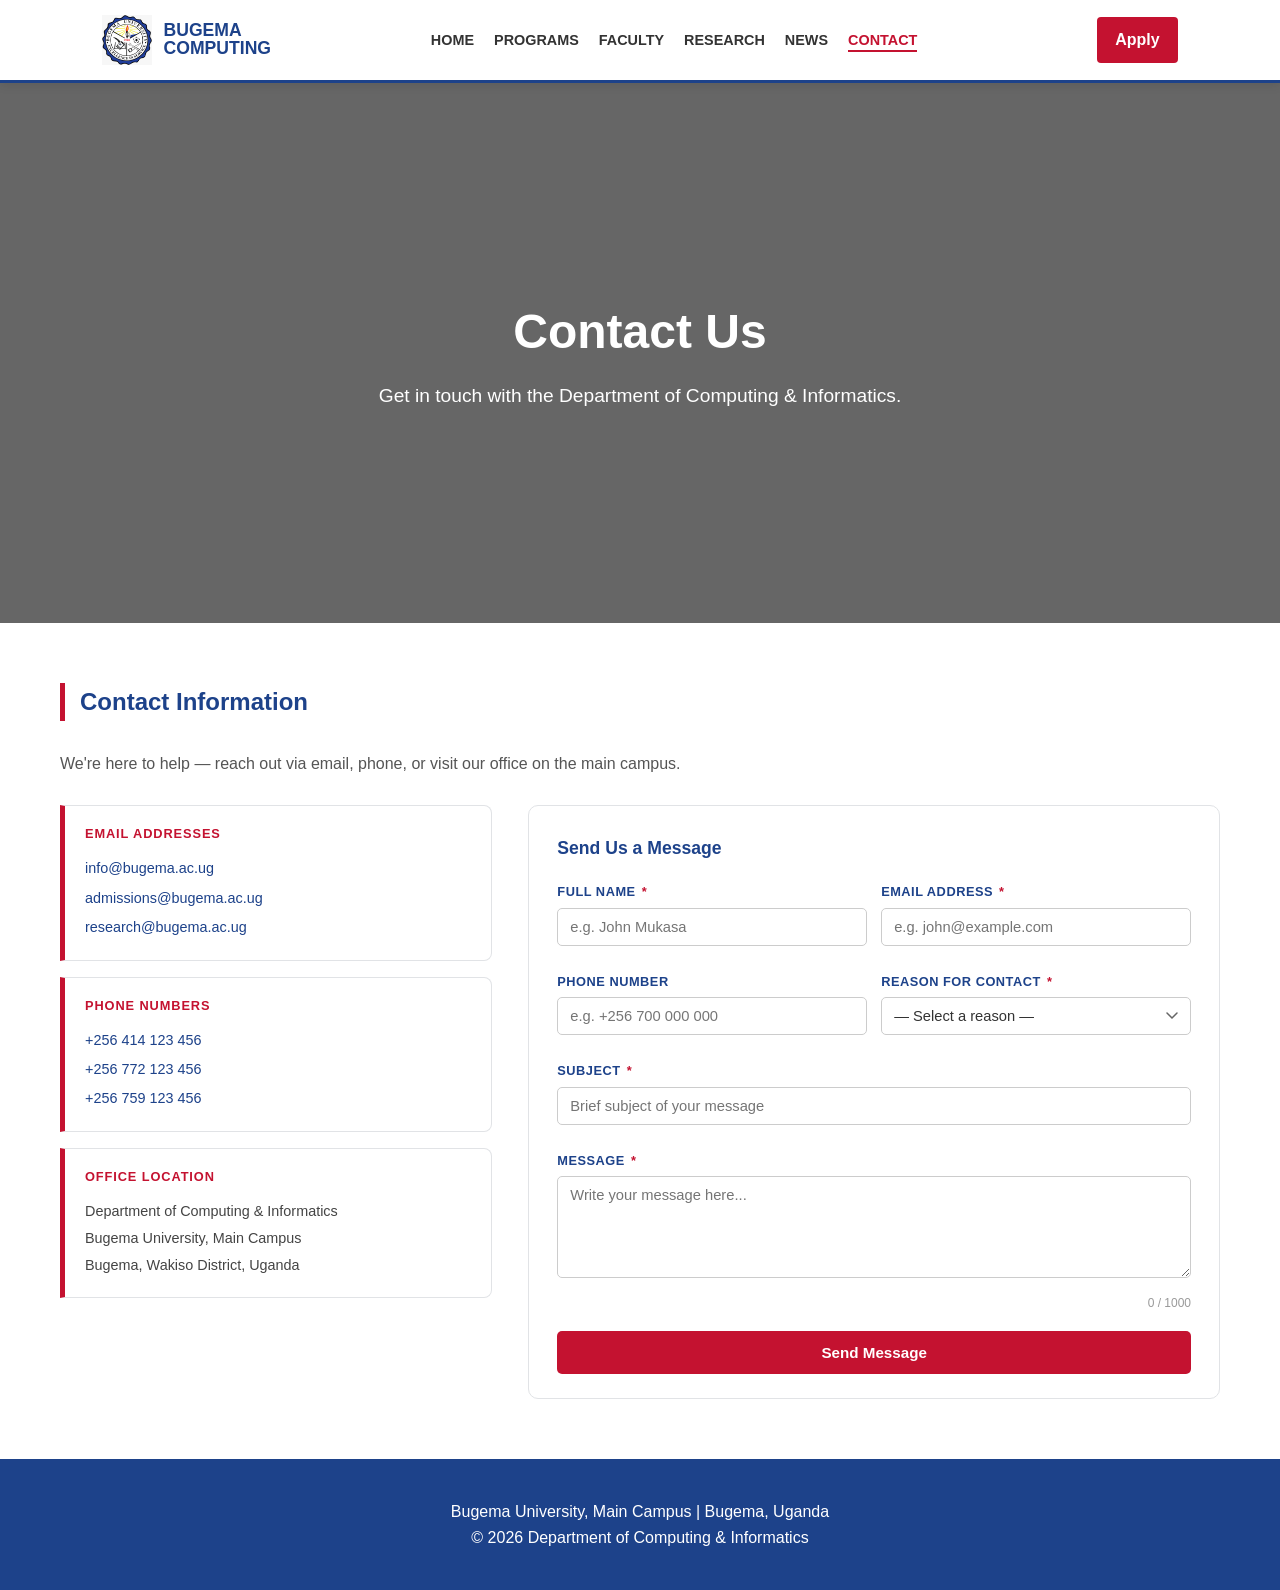
==== contact.html @ 1fe4461c "Initial commit - department website" ====
<!DOCTYPE html>
<html lang="en">
<head>
    <meta charset="UTF-8">
    <meta name="viewport" content="width=device-width, initial-scale=1.0">
    <title>Bugema Computing | Contact</title>
    <meta name="description" content="Get in touch with the Department of Computing & Informatics at Bugema University.">
    <link rel="stylesheet" href="style.css">
    <style>
        /* ── Contact page styles ── */

        .contact-layout {
            display: grid;
            grid-template-columns: 1fr 1.6fr;
            gap: 36px;
            align-items: start;
        }

        /* Info cards */
        .contact-info { display: flex; flex-direction: column; gap: 16px; }

        .contact-card {
            background: white;
            border: 1px solid #e1e3e6;
            border-left: 5px solid var(--bugema-red);
            padding: 18px 20px;
            border-radius: 0 8px 8px 0;
        }
        .contact-card h3 {
            font-size: 0.8rem;
            font-weight: 700;
            text-transform: uppercase;
            letter-spacing: 0.07em;
            color: var(--bugema-red);
            margin-bottom: 10px;
        }
        .contact-card a {
            display: block;
            font-size: 0.9rem;
            color: var(--bugema-blue);
            text-decoration: none;
            padding: 3px 0;
            transition: color 0.2s;
        }
        .contact-card a:hover { color: var(--bugema-red); }
        .contact-card p {
            font-size: 0.9rem;
            color: #444;
            padding: 2px 0;
            line-height: 1.6;
        }

        /* Form card */
        .contact-form {
            background: white;
            border: 1px solid #e1e3e6;
            border-radius: 10px;
            padding: 28px 28px 24px;
        }
        .contact-form h3 {
            font-size: 1.1rem;
            color: var(--bugema-blue);
            margin-bottom: 20px;
        }

        /* Field groups */
        .form-row {
            display: grid;
            grid-template-columns: 1fr 1fr;
            gap: 14px;
        }
        .field {
            display: flex;
            flex-direction: column;
            margin-bottom: 14px;
        }
        .field label {
            font-size: 0.8rem;
            font-weight: 700;
            color: var(--bugema-blue);
            margin-bottom: 5px;
            text-transform: uppercase;
            letter-spacing: 0.04em;
        }
        .field label .required {
            color: var(--bugema-red);
            margin-left: 2px;
        }

        /* Inputs */
        .field input,
        .field select,
        .field textarea {
            width: 100%;
            padding: 10px 12px;
            border: 1.5px solid #ccc;
            border-radius: 5px;
            font-size: 0.92rem;
            font-family: inherit;
            color: #333;
            background: white;
            transition: border-color 0.2s, box-shadow 0.2s;
            appearance: none;
            -webkit-appearance: none;
        }
        .field input:focus,
        .field select:focus,
        .field textarea:focus {
            outline: none;
            border-color: var(--bugema-blue);
            box-shadow: 0 0 0 3px rgba(29,66,138,0.1);
        }

        /* Validation states */
        .field input.invalid,
        .field select.invalid,
        .field textarea.invalid {
            border-color: var(--bugema-red);
            box-shadow: 0 0 0 3px rgba(196,18,48,0.08);
        }
        .field input.valid,
        .field select.valid,
        .field textarea.valid {
            border-color: #1e7e34;
            box-shadow: 0 0 0 3px rgba(30,126,52,0.08);
        }

        .field-error {
            font-size: 0.78rem;
            color: var(--bugema-red);
            margin-top: 4px;
            display: none;
        }
        .field-error.visible { display: block; }

        /* Select arrow */
        .field select {
            background-image: url("data:image/svg+xml,%3Csvg xmlns='http://www.w3.org/2000/svg' width='12' height='8' viewBox='0 0 12 8'%3E%3Cpath d='M1 1l5 5 5-5' stroke='%23666' stroke-width='1.5' fill='none' stroke-linecap='round'/%3E%3C/svg%3E");
            background-repeat: no-repeat;
            background-position: right 12px center;
            padding-right: 34px;
            cursor: pointer;
        }

        /* Char counter */
        .char-counter {
            font-size: 0.75rem;
            color: #999;
            text-align: right;
            margin-top: 4px;
        }
        .char-counter.warn { color: var(--bugema-red); }

        /* Submit button */
        .submit-btn {
            width: 100%;
            background: var(--bugema-red);
            color: white;
            border: none;
            padding: 13px 20px;
            font-size: 0.95rem;
            font-weight: 700;
            border-radius: 5px;
            cursor: pointer;
            transition: background 0.2s, transform 0.1s;
            margin-top: 6px;
            font-family: inherit;
        }
        .submit-btn:hover  { background: #a20d26; }
        .submit-btn:active { transform: scale(0.99); }
        .submit-btn:disabled { background: #aaa; cursor: not-allowed; }

        /* Success banner */
        .success-banner {
            display: none;
            background: #e6f4ea;
            border: 1px solid #a8d5b0;
            border-left: 5px solid #1e7e34;
            border-radius: 0 8px 8px 0;
            padding: 16px 20px;
            margin-top: 16px;
            font-size: 0.92rem;
            color: #1e4d28;
        }
        .success-banner.visible { display: block; }
        .success-banner strong { display: block; margin-bottom: 4px; font-size: 1rem; }

        @media (max-width: 800px) {
            .contact-layout { grid-template-columns: 1fr; }
            .form-row       { grid-template-columns: 1fr; }
        }
    </style>
</head>
<body>
    <nav>
        <div class="logo-container">
            <img src="logo.jpeg" alt="Bugema Logo">
            <div class="logo-text">BUGEMA<br>COMPUTING</div>
        </div>
        <ul>
            <li><a href="index.html">Home</a></li>
            <li><a href="programs.html">Programs</a></li>
            <li><a href="faculty.html">Faculty</a></li>
            <li><a href="research.html">Research</a></li>
            <li><a href="news.html">News</a></li>
            <li><a class="active" href="contact.html">Contact</a></li>
        </ul>
        <a class="apply-btn" href="https://erms.bugemauniv.ac.ug/application/" target="_blank" rel="noopener">Apply</a>
        <button class="nav-toggle" id="navToggle" aria-label="Toggle navigation">
            <span></span><span></span><span></span>
        </button>
    </nav>

    <header class="hero">
        <h1>Contact Us</h1>
        <p>Get in touch with the Department of Computing &amp; Informatics.</p>
    </header>

    <section class="container">
        <h2 class="section-heading">Contact Information</h2>
        <p style="color:#555; margin-bottom:28px;">We're here to help — reach out via email, phone, or visit our office on the main campus.</p>

        <div class="contact-layout">

            <!-- Left: info cards -->
            <div class="contact-info">
                <div class="contact-card">
                    <h3>Email Addresses</h3>
                    <a href="mailto:info@bugema.ac.ug">info@bugema.ac.ug</a>
                    <a href="mailto:admissions@bugema.ac.ug">admissions@bugema.ac.ug</a>
                    <a href="mailto:research@bugema.ac.ug">research@bugema.ac.ug</a>
                </div>
                <div class="contact-card">
                    <h3>Phone Numbers</h3>
                    <a href="tel:+256414123456">+256 414 123 456</a>
                    <a href="tel:+256772123456">+256 772 123 456</a>
                    <a href="tel:+256759123456">+256 759 123 456</a>
                </div>
                <div class="contact-card">
                    <h3>Office Location</h3>
                    <p>Department of Computing &amp; Informatics</p>
                    <p>Bugema University, Main Campus</p>
                    <p>Bugema, Wakiso District, Uganda</p>
                </div>
            </div>

            <!-- Right: contact form -->
            <div class="contact-form">
                <h3>Send Us a Message</h3>

                <form id="contactForm" novalidate>

                    <div class="form-row">
                        <div class="field">
                            <label for="name">Full Name <span class="required">*</span></label>
                            <input type="text" id="name" name="name" placeholder="e.g. John Mukasa" autocomplete="name">
                            <span class="field-error" id="name-error">Please enter your full name.</span>
                        </div>
                        <div class="field">
                            <label for="email">Email Address <span class="required">*</span></label>
                            <input type="email" id="email" name="email" placeholder="e.g. john@example.com" autocomplete="email">
                            <span class="field-error" id="email-error">Please enter a valid email address.</span>
                        </div>
                    </div>

                    <div class="form-row">
                        <div class="field">
                            <label for="phone">Phone Number</label>
                            <input type="tel" id="phone" name="phone" placeholder="e.g. +256 700 000 000" autocomplete="tel">
                            <span class="field-error" id="phone-error">Please enter a valid phone number.</span>
                        </div>
                        <div class="field">
                            <label for="reason">Reason for Contact <span class="required">*</span></label>
                            <select id="reason" name="reason">
                                <option value="">— Select a reason —</option>
                                <option value="admissions">Admissions Enquiry</option>
                                <option value="programs">Programs &amp; Courses</option>
                                <option value="research">Research Collaboration</option>
                                <option value="internship">Internship / Industry Partnership</option>
                                <option value="scholarships">Scholarships &amp; Funding</option>
                                <option value="alumni">Alumni Relations</option>
                                <option value="other">Other</option>
                            </select>
                            <span class="field-error" id="reason-error">Please select a reason for contact.</span>
                        </div>
                    </div>

                    <div class="field">
                        <label for="subject">Subject <span class="required">*</span></label>
                        <input type="text" id="subject" name="subject" placeholder="Brief subject of your message">
                        <span class="field-error" id="subject-error">Please enter a subject (at least 5 characters).</span>
                    </div>

                    <div class="field">
                        <label for="message">Message <span class="required">*</span></label>
                        <textarea id="message" name="message" rows="5" placeholder="Write your message here..." maxlength="1000"></textarea>
                        <div class="char-counter" id="char-count">0 / 1000</div>
                        <span class="field-error" id="message-error">Please enter a message (at least 20 characters).</span>
                    </div>

                    <button type="submit" class="submit-btn" id="submitBtn">Send Message</button>

                </form>

                <div class="success-banner" id="successBanner">
                    <strong>Message sent successfully!</strong>
                    Thank you for reaching out. A member of our team will get back to you within 2 working days.
                </div>
            </div>

        </div>
    </section>

    <footer>
        <p>Bugema University, Main Campus | Bugema, Uganda<br>&copy; 2026 Department of Computing &amp; Informatics</p>
    </footer>

    <script>
        // Hamburger
        var toggle = document.getElementById('navToggle');
        var menu   = document.querySelector('nav ul');
        toggle.addEventListener('click', function() {
            toggle.classList.toggle('open');
            menu.classList.toggle('open');
        });

        // ── Form validation ──
        var form       = document.getElementById('contactForm');
        var submitBtn  = document.getElementById('submitBtn');
        var banner     = document.getElementById('successBanner');
        var msgField   = document.getElementById('message');
        var charCount  = document.getElementById('char-count');

        // Live character counter
        msgField.addEventListener('input', function() {
            var len = msgField.value.length;
            charCount.textContent = len + ' / 1000';
            charCount.classList.toggle('warn', len > 900);
        });

        // Validators
        function isEmpty(val) { return val.trim() === ''; }
        function isValidEmail(val) { return /^[^\s@]+@[^\s@]+\.[^\s@]+$/.test(val.trim()); }
        function isValidPhone(val) { return val.trim() === '' || /^[\d\s\+\-\(\)]{7,20}$/.test(val.trim()); }

        function setValid(id) {
            var el = document.getElementById(id);
            el.classList.remove('invalid');
            el.classList.add('valid');
            document.getElementById(id + '-error').classList.remove('visible');
        }
        function setInvalid(id) {
            var el = document.getElementById(id);
            el.classList.add('invalid');
            el.classList.remove('valid');
            document.getElementById(id + '-error').classList.add('visible');
        }
        function clearState(id) {
            var el = document.getElementById(id);
            el.classList.remove('invalid', 'valid');
            document.getElementById(id + '-error').classList.remove('visible');
        }

        // Validate single field, return true if valid
        function validateField(id) {
            var el  = document.getElementById(id);
            var val = el.value;

            if (id === 'name') {
                if (isEmpty(val) || val.trim().split(' ').length < 1 || val.trim().length < 2) {
                    setInvalid('name'); return false;
                }
            }
            if (id === 'email') {
                if (!isValidEmail(val)) { setInvalid('email'); return false; }
            }
            if (id === 'phone') {
                if (!isValidPhone(val)) { setInvalid('phone'); return false; }
            }
            if (id === 'reason') {
                if (isEmpty(val)) { setInvalid('reason'); return false; }
            }
            if (id === 'subject') {
                if (val.trim().length < 5) { setInvalid('subject'); return false; }
            }
            if (id === 'message') {
                if (val.trim().length < 20) { setInvalid('message'); return false; }
            }
            setValid(id);
            return true;
        }

        // Blur validation (validate on leave)
        ['name','email','phone','reason','subject','message'].forEach(function(id) {
            var el = document.getElementById(id);
            el.addEventListener('blur', function() {
                // Only validate phone if user typed something
                if (id === 'phone' && el.value.trim() === '') { clearState('phone'); return; }
                validateField(id);
            });
            el.addEventListener('input', function() {
                // Clear error state while typing after an invalid attempt
                if (el.classList.contains('invalid')) validateField(id);
            });
        });

        // Submit
        form.addEventListener('submit', function(e) {
            e.preventDefault();

            var valid = true;
            ['name','email','reason','subject','message'].forEach(function(id) {
                if (!validateField(id)) valid = false;
            });
            // Phone optional — only validate if filled
            if (document.getElementById('phone').value.trim() !== '') {
                if (!validateField('phone')) valid = false;
            }

            if (!valid) return;

            // Success state
            submitBtn.disabled = true;
            submitBtn.textContent = 'Sending…';
            setTimeout(function() {
                form.style.display = 'none';
                banner.classList.add('visible');
            }, 800);
        });
    </script>
</body>
</html>
---- style.css ----
:root {
    --bugema-blue: #1D428A;
    --bugema-red: #C41230;
    --white: #ffffff;
    --light-bg: #f8f9fa;
    --text-main: #333;
    --transition: 0.3s ease;
}

html { scroll-behavior: smooth; }

* { margin: 0; padding: 0; box-sizing: border-box; font-family: 'Segoe UI', Roboto, Helvetica, Arial, sans-serif; }

body { line-height: 1.6; color: var(--text-main); }

/* Reusable section heading — replaces inline styles across pages */
.section-heading {
    border-left: 5px solid var(--bugema-red);
    padding-left: 15px;
    margin-bottom: 30px;
    color: var(--bugema-blue);
}

/* Sticky Navbar */
nav {
    display: flex;
    justify-content: space-between;
    align-items: center;
    padding: 15px 8%;
    background: var(--white);
    border-bottom: 3px solid var(--bugema-blue);
    position: sticky;
    top: 0;
    z-index: 1000;
    box-shadow: 0 2px 10px rgba(0,0,0,0.1);
}

.logo-container { display: flex; align-items: center; gap: 12px; }
.logo-container img { height: 50px; }
.logo-text { font-weight: 800; color: var(--bugema-blue); font-size: 1.1rem; line-height: 1; }

nav ul { display: flex; list-style: none; gap: 20px; }
nav ul li a { text-decoration: none; color: var(--text-main); font-weight: 600; font-size: 0.9rem; text-transform: uppercase; transition: var(--transition); }
nav ul li a:hover, nav ul li a.active { color: var(--bugema-red); border-bottom: 2px solid var(--bugema-red); padding-bottom: 2px; }
.apply-btn { display: inline-block; background: var(--bugema-red); color: white; padding: 10px 18px; border-radius: 4px; font-weight: 700; text-decoration: none; transition: var(--transition); margin-left: 20px; }
.apply-btn:hover { background: #a20d26; }

/* Hamburger button — hidden on desktop */
.nav-toggle {
    display: none;
    flex-direction: column;
    justify-content: center;
    gap: 5px;
    background: none;
    border: none;
    cursor: pointer;
    padding: 4px;
    margin-left: auto;
}
.nav-toggle span {
    display: block;
    width: 24px;
    height: 2px;
    background: var(--bugema-blue);
    border-radius: 2px;
    transition: var(--transition);
}
/* Animate hamburger → X when open */
.nav-toggle.open span:nth-child(1) { transform: translateY(7px) rotate(45deg); }
.nav-toggle.open span:nth-child(2) { opacity: 0; }
.nav-toggle.open span:nth-child(3) { transform: translateY(-7px) rotate(-45deg); }

@media (max-width: 900px) {
    nav { flex-wrap: wrap; padding: 14px 5%; }
    .nav-toggle { display: flex; }
    nav ul {
        display: none;
        flex-direction: column;
        width: 100%;
        gap: 0;
        border-top: 1px solid #eee;
        margin-top: 8px;
        padding-top: 8px;
    }
    nav ul.open { display: flex; }
    nav ul li a {
        display: block;
        padding: 10px 4px;
        border-bottom: 1px solid #f0f0f0;
        font-size: 0.95rem;
    }
    nav ul li a:hover, nav ul li a.active {
        border-bottom: 1px solid #f0f0f0;
        color: var(--bugema-red);
        padding-bottom: 10px;
    }
    .apply-btn { margin-left: 0; width: 100%; text-align: center; margin-top: 10px; }
}

/* Hero Section */
.hero {
    height: 60vh;
    background: linear-gradient(rgba(0,0,0,0.6), rgba(0,0,0,0.6)), url('https://images.unsplash.com/photo-1517245386807-bb43f82c33c4?auto=format&fit=crop&w=1200&q=80');
    background-size: cover;
    background-position: center;
    display: flex;
    flex-direction: column;
    justify-content: center;
    align-items: center;
    color: white;
    text-align: center;
    padding: 0 20px;
}

.hero h1 { font-size: clamp(1.8rem, 5vw, 3rem); margin-bottom: 10px; }
.hero p  { font-size: clamp(0.95rem, 2.5vw, 1.2rem); max-width: 600px; }

/* Grid Layouts */
.container { max-width: 1200px; margin: 60px auto; padding: 0 20px; }
.grid { display: grid; grid-template-columns: repeat(auto-fit, minmax(300px, 1fr)); gap: 30px; }

/* Cards */
.card {
    background: white;
    padding: 30px;
    border: 1px solid #eee;
    border-top: 5px solid var(--bugema-blue);
    transition: transform 0.25s ease, box-shadow 0.25s ease;
}
.card:hover { transform: translateY(-5px); box-shadow: 0 8px 24px rgba(0,0,0,0.1); }

/* Buttons */
.btn {
    background: var(--bugema-red);
    color: white;
    padding: 12px 25px;
    text-decoration: none;
    font-weight: bold;
    display: inline-block;
    border-radius: 4px;
    margin-top: 15px;
}

footer { background: var(--bugema-blue); color: white; padding: 40px 8%; text-align: center; }

.contact-section { background: var(--light-bg); padding: 40px 8%; border-top: 1px solid #ddd; }
.contact-section h2 { color: var(--bugema-blue); margin-bottom: 15px; }
.contact-section p { color: #444; margin-bottom: 25px; }
.contact-grid { display: grid; grid-template-columns: repeat(auto-fit, minmax(220px, 1fr)); gap: 20px; margin-bottom: 25px; }
.contact-card { background: white; border: 1px solid #e1e3e6; border-left: 5px solid var(--bugema-red); padding: 18px; border-radius: 8px; }
.contact-card h3 { margin-bottom: 8px; color: var(--bugema-red); }
.contact-form { background: white; border: 1px solid #e1e3e6; padding: 20px; border-radius: 8px; }
.contact-form h3 { margin-bottom: 12px; color: var(--bugema-blue); }
.contact-form input, .contact-form textarea { width: 100%; padding: 10px 12px; margin-bottom: 12px; border: 1px solid #ccc; border-radius: 4px; }
.contact-form button { display: inline-block; margin-top: 4px; }

.faculty-grid {
    display: grid;
    grid-template-columns: repeat(auto-fit, minmax(250px, 1fr));
    gap: 30px;
    margin-top: 20px;
}

.faculty-card {
    background: white;
    border: 1px solid #eee;
    border-top: 5px solid var(--bugema-red);
    padding: 25px;
    text-align: center;
}

.faculty-photo {
    width: 120px;
    height: 120px;
    margin: 0 auto 16px;
    border-radius: 50%;
    object-fit: cover;
    border: 2px solid var(--bugema-blue);
}

.faculty-card h3 {
    color: var(--bugema-red);
    margin-bottom: 8px;
    font-size: 1.3rem;
}

.faculty-card p {
    color: #444;
    margin-bottom: 8px;
    line-height: 1.5;
    font-size: 0.97rem;
}

.faculty-card p strong {
    color: var(--bugema-blue);
}

.research-grid {
    display: grid;
    grid-template-columns: repeat(auto-fit, minmax(300px, 1fr));
    gap: 25px;
    margin-top: 20px;
}

.research-card {
    background: white;
    border: 1px solid #eee;
    border-left: 5px solid var(--bugema-red);
    border-radius: 8px;
    padding: 24px;
    box-shadow: 0 6px 18px rgba(0,0,0,0.05);
}

.research-card h2 {
    color: var(--bugema-blue);
    margin-bottom: 12px;
}

.research-card p,
.research-card ul {
    color: #444;
    line-height: 1.6;
    margin-bottom: 12px;
}

.news-nav, .research-nav {
    display: flex;
    flex-wrap: wrap;
    gap: 14px;
    margin-bottom: 25px;
    align-items: center;
}

.news-nav a, .research-nav a {
    display: inline-flex;
    align-items: center;
    justify-content: center;
    padding: 10px 16px;
    background: var(--bugema-blue);
    color: white;
    border-radius: 4px;
    text-decoration: none;
    font-weight: 600;
    transition: all var(--transition);
}

.research-nav a:hover {
    background: var(--bugema-red);
}

.research-card ul {
    list-style-type: none;
    padding-left: 0;
}

.research-row {
    display: flex;
    flex-wrap: nowrap;
    gap: 16px;
    margin-top: 14px;
    overflow-x: auto;
    padding-bottom: 6px;
}

.research-row::-webkit-scrollbar {
    height: 8px;
}

.research-row::-webkit-scrollbar-thumb {
    background: #c5c8cc;
    border-radius: 6px;
}

.research-row::-webkit-scrollbar-track {
    background: #f0f2f5;
}

.research-item {
    min-width: 260px;
    flex: 0 0 auto;
    background: #fff;
    border: 1px solid #e5e7ea;
    border-left: 4px solid var(--bugema-red);
    border-radius: 7px;
    padding: 16px;
    box-shadow: 0 4px 10px rgba(0,0,0,0.05);
}

.research-item h3 {
    font-size: 1.1rem;
    color: var(--bugema-blue);
    margin-bottom: 8px;
}

.research-item p {
    color: #444;
    line-height: 1.6;
    margin-bottom: 8px;
}

.research-item .meta {
    font-size: 0.85rem;
    color: #666;
}

.hod-welcome {
    background: var(--light-bg);
    border: 1px solid #e1e3e6;
    border-left: 5px solid var(--bugema-red);
    border-radius: 8px;
    padding: 35px 20px;
    margin: 40px 0;
}

.hod-welcome h2 {
    color: var(--bugema-blue);
    margin-bottom: 15px;
    font-size: 1.7rem;
}

.hod-welcome p {
    color: #444;
    line-height: 1.7;
    margin-bottom: 14px;
}

.hod-welcome p strong { font-weight: 700; }
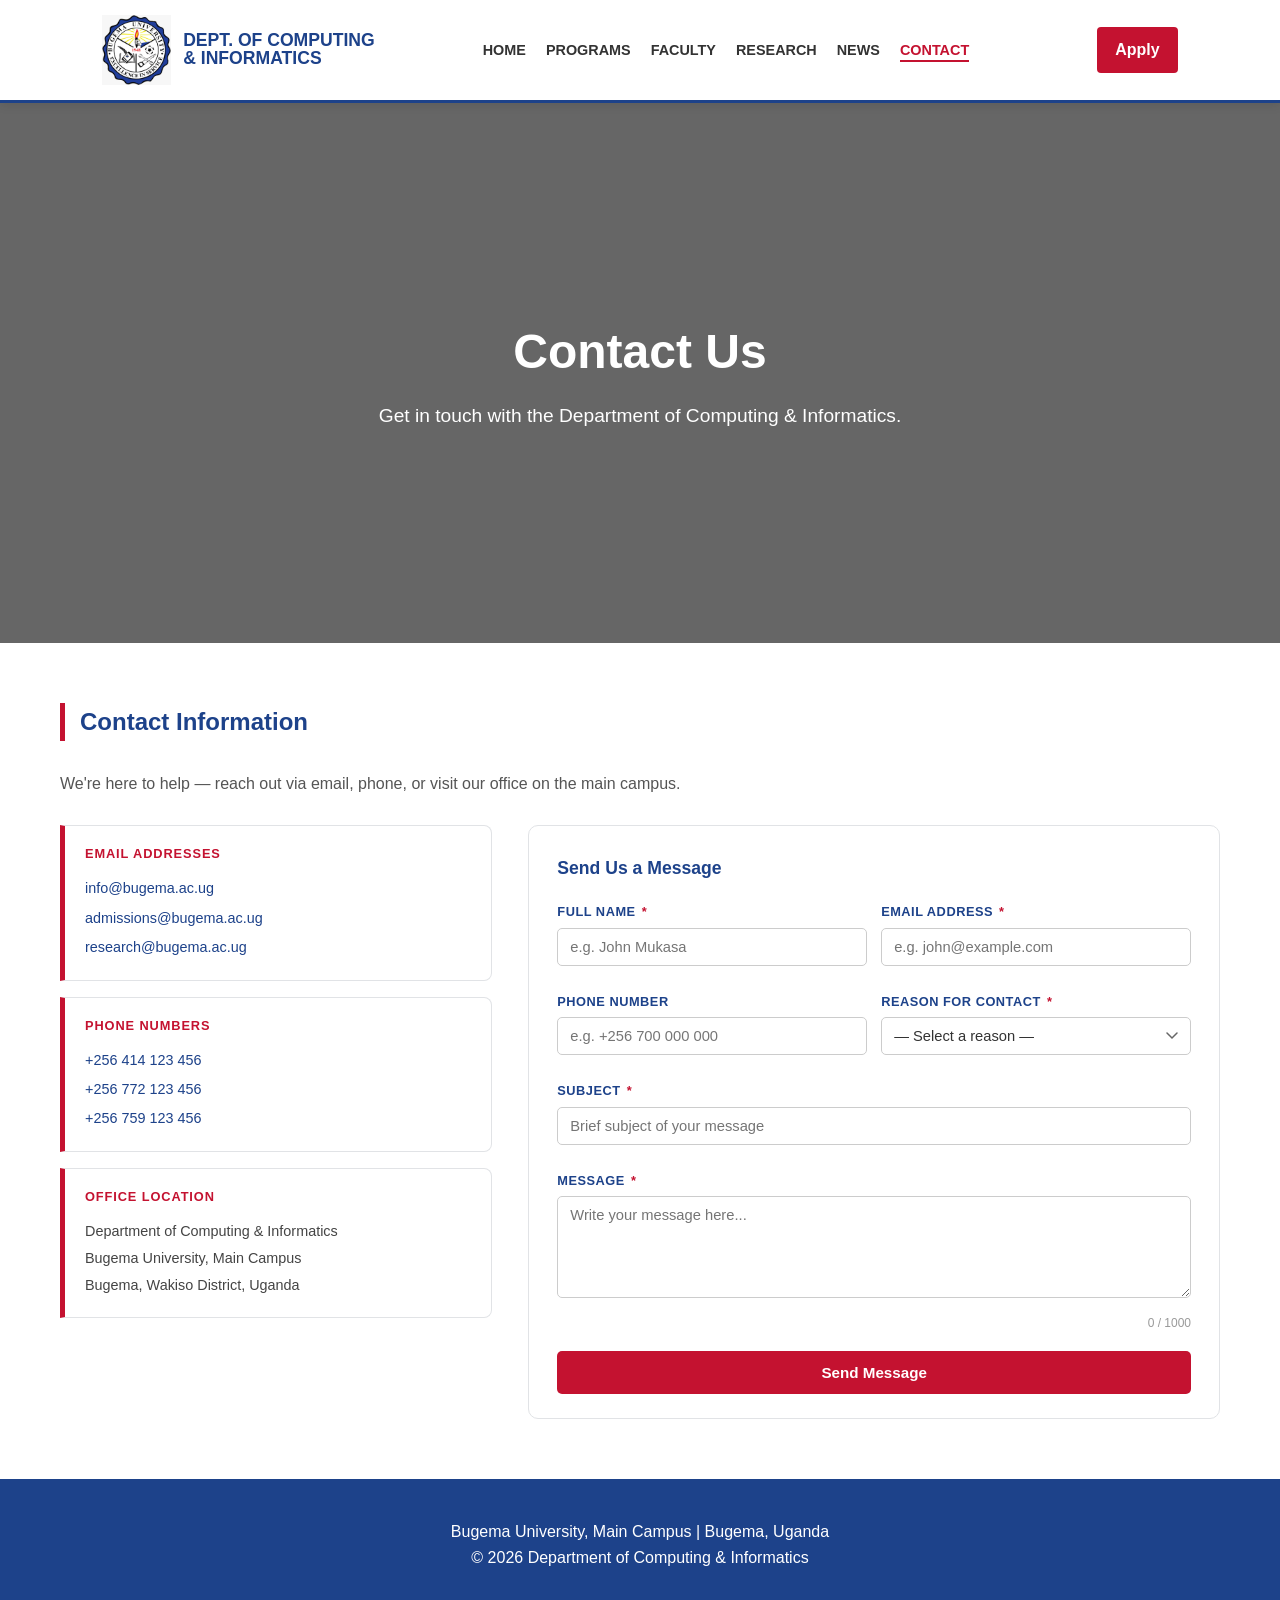
==== commit 9cb6a82e: "latest changes 2" ====
--- a/contact.html
+++ b/contact.html
@@ -195,7 +195,7 @@
     <nav>
         <div class="logo-container">
             <img src="logo.jpeg" alt="Bugema Logo">
-            <div class="logo-text">BUGEMA<br>COMPUTING</div>
+            <div class="logo-text">DEPT. OF COMPUTING<br>& INFORMATICS</div>
         </div>
         <ul>
             <li><a href="index.html">Home</a></li>
--- a/style.css
+++ b/style.css
@@ -36,7 +36,7 @@
 }
 
 .logo-container { display: flex; align-items: center; gap: 12px; }
-.logo-container img { height: 50px; }
+.logo-container img { height: 70px; }
 .logo-text { font-weight: 800; color: var(--bugema-blue); font-size: 1.1rem; line-height: 1; }
 
 nav ul { display: flex; list-style: none; gap: 20px; }
@@ -100,7 +100,7 @@
 /* Hero Section */
 .hero {
     height: 60vh;
-    background: linear-gradient(rgba(0,0,0,0.6), rgba(0,0,0,0.6)), url('https://images.unsplash.com/photo-1517245386807-bb43f82c33c4?auto=format&fit=crop&w=1200&q=80');
+    background: linear-gradient(rgba(0,0,0,0.6), rgba(0,0,0,0.6)), url('https://kampalacampus.bugemauniv.ac.ug/wp-content/uploads/2024/10/Bugema-University-Cyber-Stars-Competition-2022-at-UCC-Uganda6.jpeg');
     background-size: cover;
     background-position: center;
     display: flex;
@@ -205,10 +205,10 @@
 .research-card {
     background: white;
     border: 1px solid #eee;
-    border-left: 5px solid var(--bugema-red);
     border-radius: 8px;
     padding: 24px;
     box-shadow: 0 6px 18px rgba(0,0,0,0.05);
+    margin-top: 3rem;
 }
 
 .research-card h2 {
